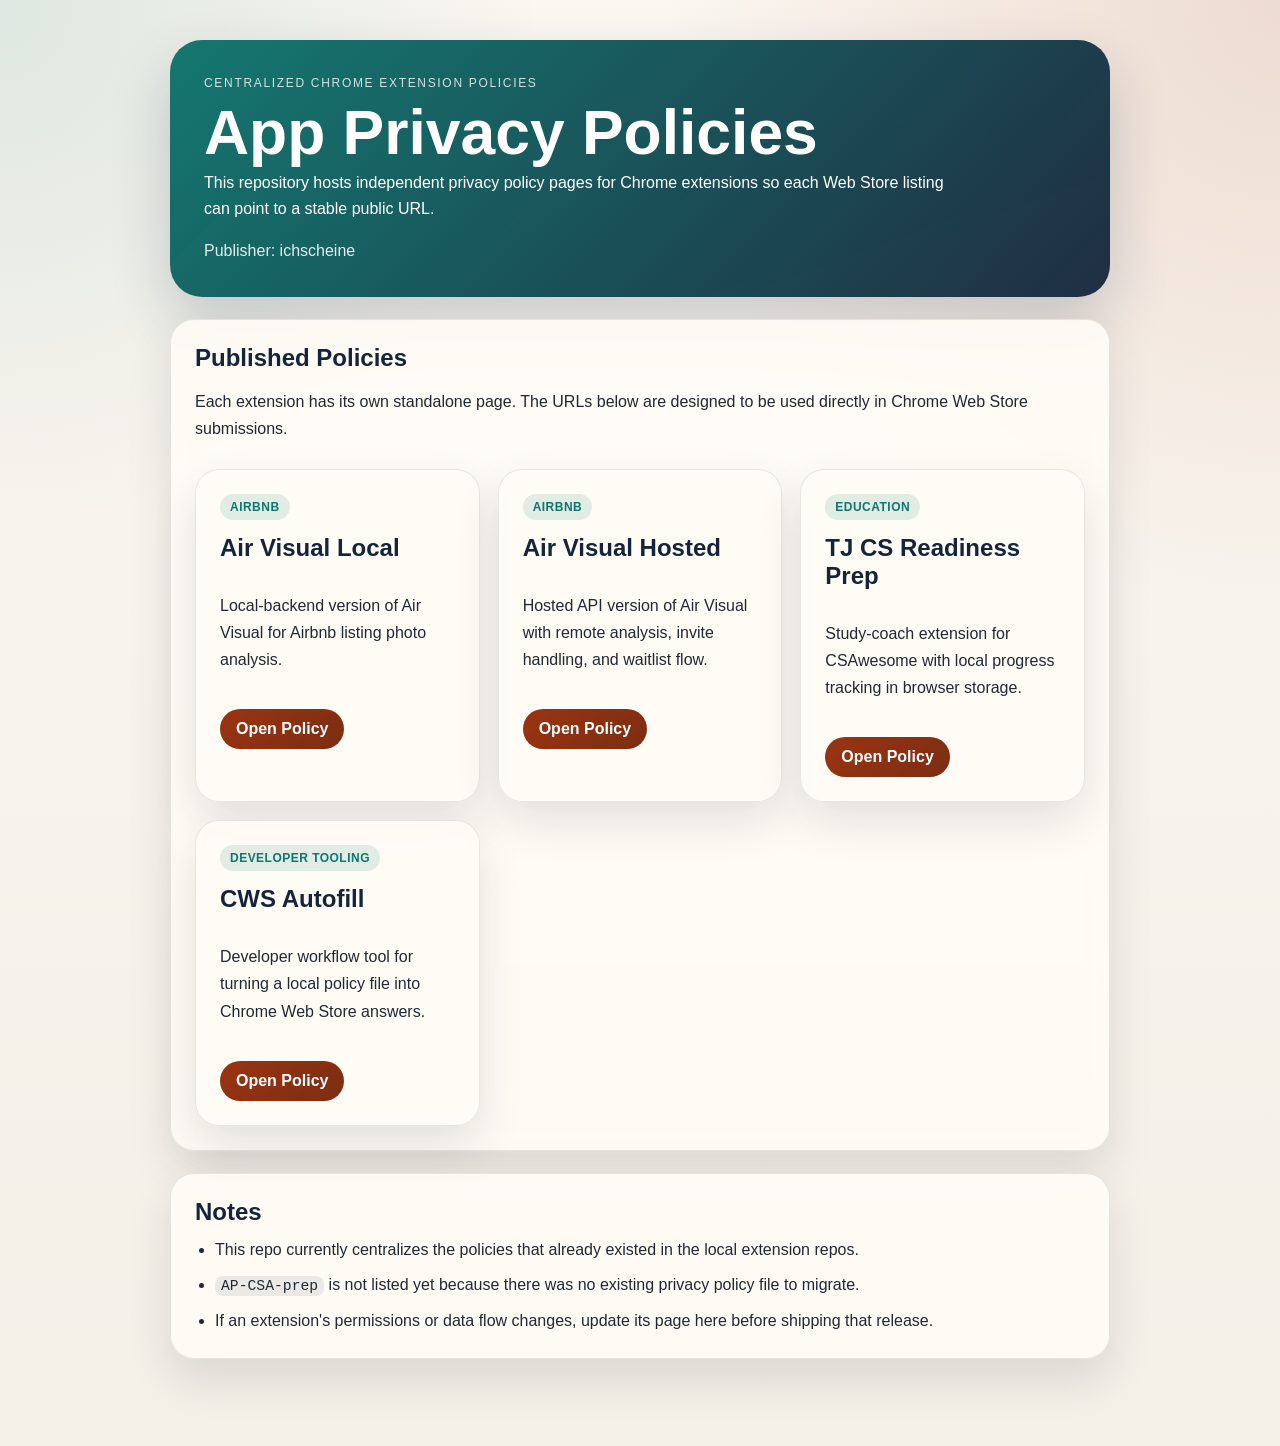
==== index.html @ 50e0ca29 "Initial privacy policy site" ====
<!doctype html>
<html lang="en">
  <head>
    <meta charset="utf-8">
    <meta name="viewport" content="width=device-width, initial-scale=1">
    <title>App Privacy Policies</title>
    <meta name="description" content="Centralized privacy policy pages for Chrome extensions published by ichscheine.">
    <link rel="stylesheet" href="styles.css">
  </head>
  <body>
    <main class="page">
      <section class="hero">
        <p class="eyebrow">Centralized Chrome Extension Policies</p>
        <h1>App Privacy Policies</h1>
        <p>This repository hosts independent privacy policy pages for Chrome extensions so each Web Store listing can point to a stable public URL.</p>
        <p class="meta">Publisher: ichscheine</p>
      </section>

      <section class="section">
        <h2>Published Policies</h2>
        <p>Each extension has its own standalone page. The URLs below are designed to be used directly in Chrome Web Store submissions.</p>
        <div class="grid cards">
          <article class="card policy-card">
            <span class="badge">Airbnb</span>
            <h2>Air Visual Local</h2>
            <p>Local-backend version of Air Visual for Airbnb listing photo analysis.</p>
            <div class="button-row">
              <a class="button" href="air-visual-local/">Open Policy</a>
            </div>
          </article>
          <article class="card policy-card">
            <span class="badge">Airbnb</span>
            <h2>Air Visual Hosted</h2>
            <p>Hosted API version of Air Visual with remote analysis, invite handling, and waitlist flow.</p>
            <div class="button-row">
              <a class="button" href="air-visual-hosted/">Open Policy</a>
            </div>
          </article>
          <article class="card policy-card">
            <span class="badge">Education</span>
            <h2>TJ CS Readiness Prep</h2>
            <p>Study-coach extension for CSAwesome with local progress tracking in browser storage.</p>
            <div class="button-row">
              <a class="button" href="tj-cs-readiness-prep/">Open Policy</a>
            </div>
          </article>
          <article class="card policy-card">
            <span class="badge">Developer Tooling</span>
            <h2>CWS Autofill</h2>
            <p>Developer workflow tool for turning a local policy file into Chrome Web Store answers.</p>
            <div class="button-row">
              <a class="button" href="cws-autofill/">Open Policy</a>
            </div>
          </article>
        </div>
      </section>

      <section class="section">
        <h2>Notes</h2>
        <ul>
          <li>This repo currently centralizes the policies that already existed in the local extension repos.</li>
          <li><code>AP-CSA-prep</code> is not listed yet because there was no existing privacy policy file to migrate.</li>
          <li>If an extension's permissions or data flow changes, update its page here before shipping that release.</li>
        </ul>
      </section>
    </main>
  </body>
</html>
---- styles.css ----
:root {
  --bg: #f4efe7;
  --panel: rgba(255, 252, 247, 0.9);
  --panel-strong: #fffaf2;
  --ink: #1f2933;
  --muted: #52606d;
  --line: rgba(31, 41, 51, 0.1);
  --brand: #9a3412;
  --brand-deep: #7c2d12;
  --accent: #0f766e;
  --shadow: 0 20px 45px rgba(31, 41, 51, 0.12);
  --radius: 24px;
}

* {
  box-sizing: border-box;
}

html {
  scroll-behavior: smooth;
}

body {
  margin: 0;
  color: var(--ink);
  background:
    radial-gradient(circle at top left, rgba(15, 118, 110, 0.12), transparent 28%),
    radial-gradient(circle at top right, rgba(154, 52, 18, 0.14), transparent 32%),
    linear-gradient(180deg, #fbf7f1 0%, var(--bg) 100%);
  font-family: "Avenir Next", "Segoe UI", sans-serif;
}

a {
  color: var(--brand-deep);
}

.page {
  max-width: 980px;
  margin: 0 auto;
  padding: 40px 20px 88px;
}

.hero {
  padding: 34px;
  border-radius: 32px;
  color: #fff;
  background:
    linear-gradient(135deg, rgba(15, 118, 110, 0.98), rgba(20, 36, 58, 0.95)),
    linear-gradient(160deg, rgba(154, 52, 18, 0.2), rgba(0, 0, 0, 0));
  box-shadow: 0 26px 60px rgba(20, 36, 58, 0.2);
}

.hero.compact {
  padding-bottom: 28px;
}

.eyebrow {
  margin: 0;
  font-size: 12px;
  letter-spacing: 0.14em;
  text-transform: uppercase;
  opacity: 0.8;
}

.hero h1 {
  margin: 10px 0 8px;
  font-size: clamp(2.2rem, 6vw, 3.9rem);
  line-height: 0.95;
}

.hero p {
  margin: 0;
  max-width: 760px;
  line-height: 1.6;
}

.hero .meta {
  margin-top: 16px;
  opacity: 0.88;
}

.grid {
  display: grid;
  grid-template-columns: repeat(auto-fit, minmax(230px, 1fr));
  gap: 18px;
  margin-top: 26px;
}

.card,
.section {
  margin-top: 22px;
  padding: 24px;
  border: 1px solid var(--line);
  border-radius: var(--radius);
  background: var(--panel);
  box-shadow: var(--shadow);
  backdrop-filter: blur(10px);
}

.card h2,
.section h2 {
  margin: 0 0 10px;
  color: #14243a;
}

.card p,
.section p,
.section li {
  line-height: 1.7;
}

.cards .card {
  margin-top: 0;
}

.policy-card {
  display: flex;
  flex-direction: column;
  gap: 14px;
}

.policy-card h2 {
  margin-bottom: 0;
}

.policy-card .badge {
  display: inline-flex;
  align-self: flex-start;
  padding: 6px 10px;
  border-radius: 999px;
  background: rgba(15, 118, 110, 0.12);
  color: var(--accent);
  font-size: 12px;
  font-weight: 600;
  letter-spacing: 0.04em;
  text-transform: uppercase;
}

.button-row {
  display: flex;
  flex-wrap: wrap;
  gap: 12px;
  margin-top: 6px;
}

.button {
  display: inline-flex;
  align-items: center;
  justify-content: center;
  padding: 11px 16px;
  border-radius: 999px;
  text-decoration: none;
  font-weight: 700;
  color: #fff;
  background: linear-gradient(135deg, var(--brand), var(--brand-deep));
}

.button.secondary {
  color: var(--brand-deep);
  background: rgba(154, 52, 18, 0.08);
}

.summary {
  margin-top: 22px;
  padding: 16px 18px;
  border-left: 4px solid var(--brand);
  border-radius: 16px;
  background: rgba(154, 52, 18, 0.08);
}

ul {
  margin: 10px 0 0 20px;
  padding: 0;
}

li + li {
  margin-top: 8px;
}

.policy-nav {
  margin-top: 22px;
  display: flex;
  flex-wrap: wrap;
  gap: 10px;
}

.policy-nav a {
  padding: 9px 14px;
  border-radius: 999px;
  text-decoration: none;
  background: rgba(20, 36, 58, 0.06);
}

.meta-list {
  display: grid;
  grid-template-columns: repeat(auto-fit, minmax(220px, 1fr));
  gap: 14px;
}

.meta-item {
  padding: 16px;
  border-radius: 18px;
  background: var(--panel-strong);
  border: 1px solid var(--line);
}

.meta-label {
  display: block;
  margin-bottom: 6px;
  font-size: 12px;
  font-weight: 700;
  color: var(--muted);
  letter-spacing: 0.08em;
  text-transform: uppercase;
}

code {
  padding: 2px 6px;
  border-radius: 8px;
  background: rgba(20, 36, 58, 0.08);
  font-family: "SFMono-Regular", "SF Mono", Consolas, monospace;
  font-size: 0.92em;
}

footer {
  margin-top: 26px;
  color: var(--muted);
}

@media (max-width: 640px) {
  .page {
    padding: 24px 14px 72px;
  }

  .hero,
  .card,
  .section {
    padding: 20px;
    border-radius: 22px;
  }
}
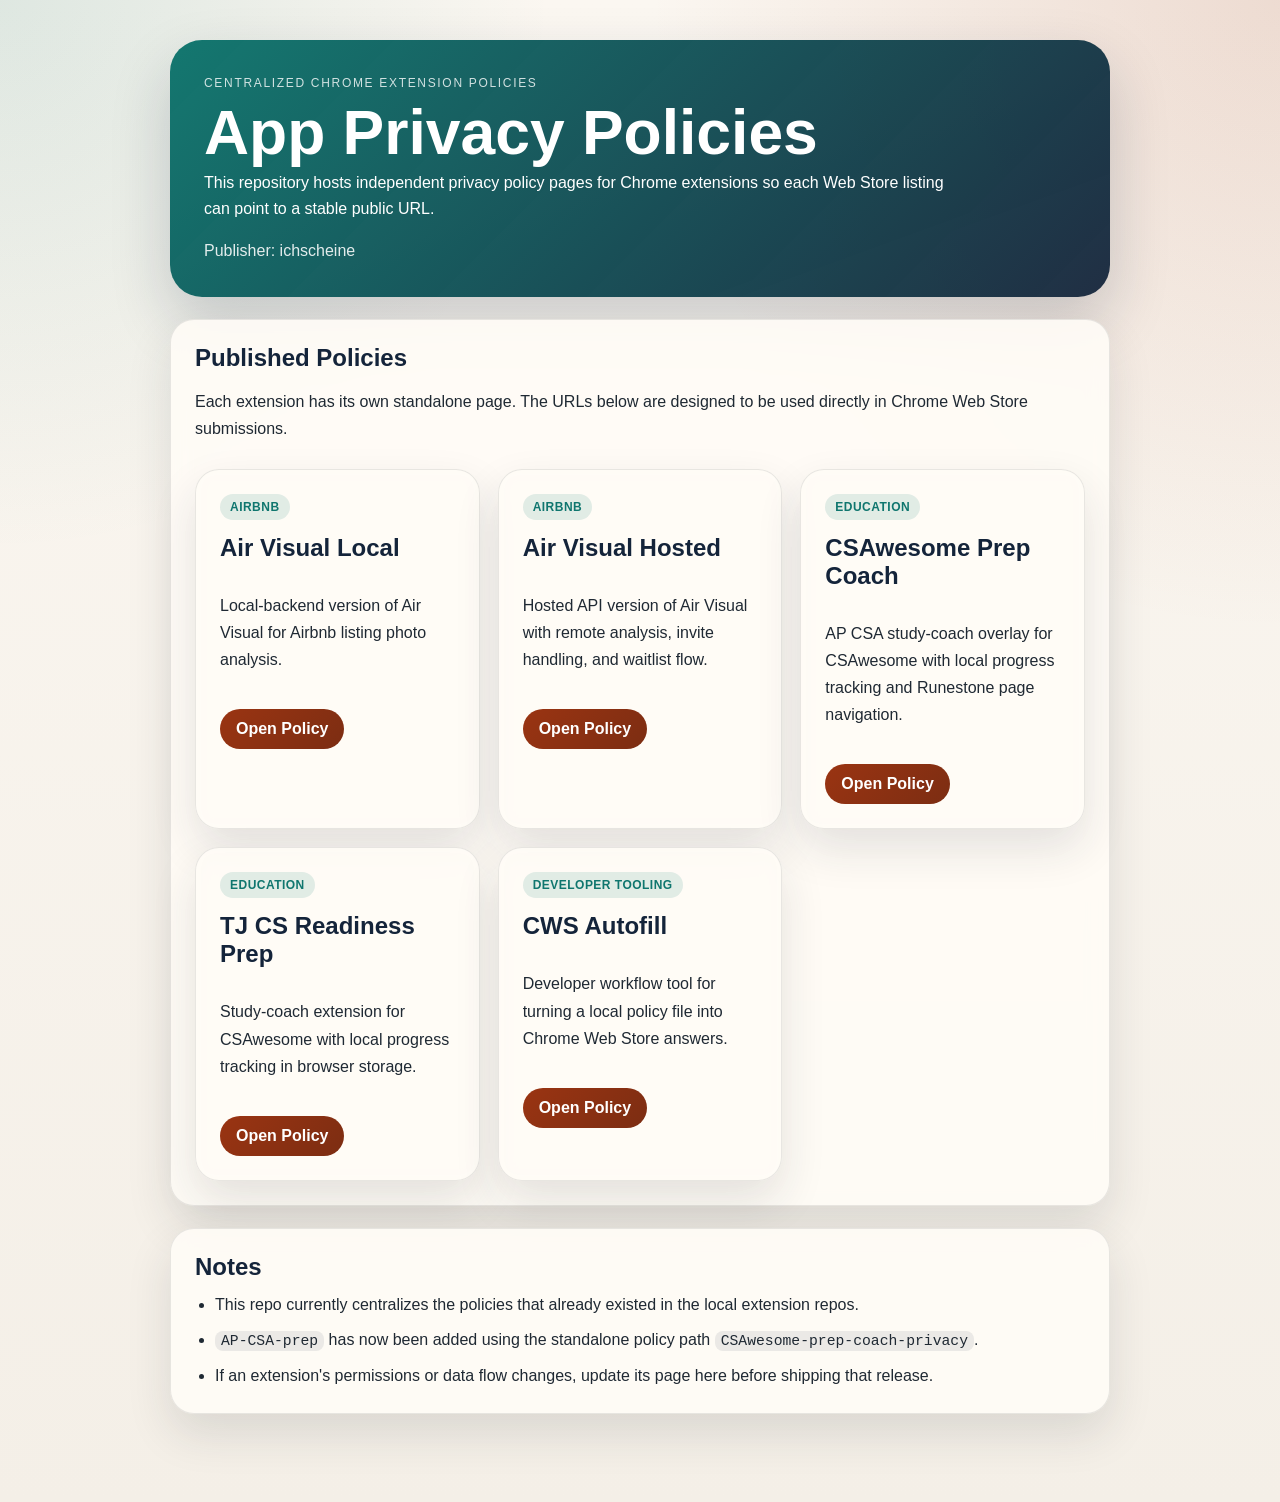
==== commit a7e39b4d: "Add CSAwesome prep coach privacy page" ====
--- a/index.html
+++ b/index.html
@@ -38,6 +38,14 @@
           </article>
           <article class="card policy-card">
             <span class="badge">Education</span>
+            <h2>CSAwesome Prep Coach</h2>
+            <p>AP CSA study-coach overlay for CSAwesome with local progress tracking and Runestone page navigation.</p>
+            <div class="button-row">
+              <a class="button" href="CSAwesome-prep-coach-privacy/">Open Policy</a>
+            </div>
+          </article>
+          <article class="card policy-card">
+            <span class="badge">Education</span>
             <h2>TJ CS Readiness Prep</h2>
             <p>Study-coach extension for CSAwesome with local progress tracking in browser storage.</p>
             <div class="button-row">
@@ -59,7 +67,7 @@
         <h2>Notes</h2>
         <ul>
           <li>This repo currently centralizes the policies that already existed in the local extension repos.</li>
-          <li><code>AP-CSA-prep</code> is not listed yet because there was no existing privacy policy file to migrate.</li>
+          <li><code>AP-CSA-prep</code> has now been added using the standalone policy path <code>CSAwesome-prep-coach-privacy</code>.</li>
           <li>If an extension's permissions or data flow changes, update its page here before shipping that release.</li>
         </ul>
       </section>
